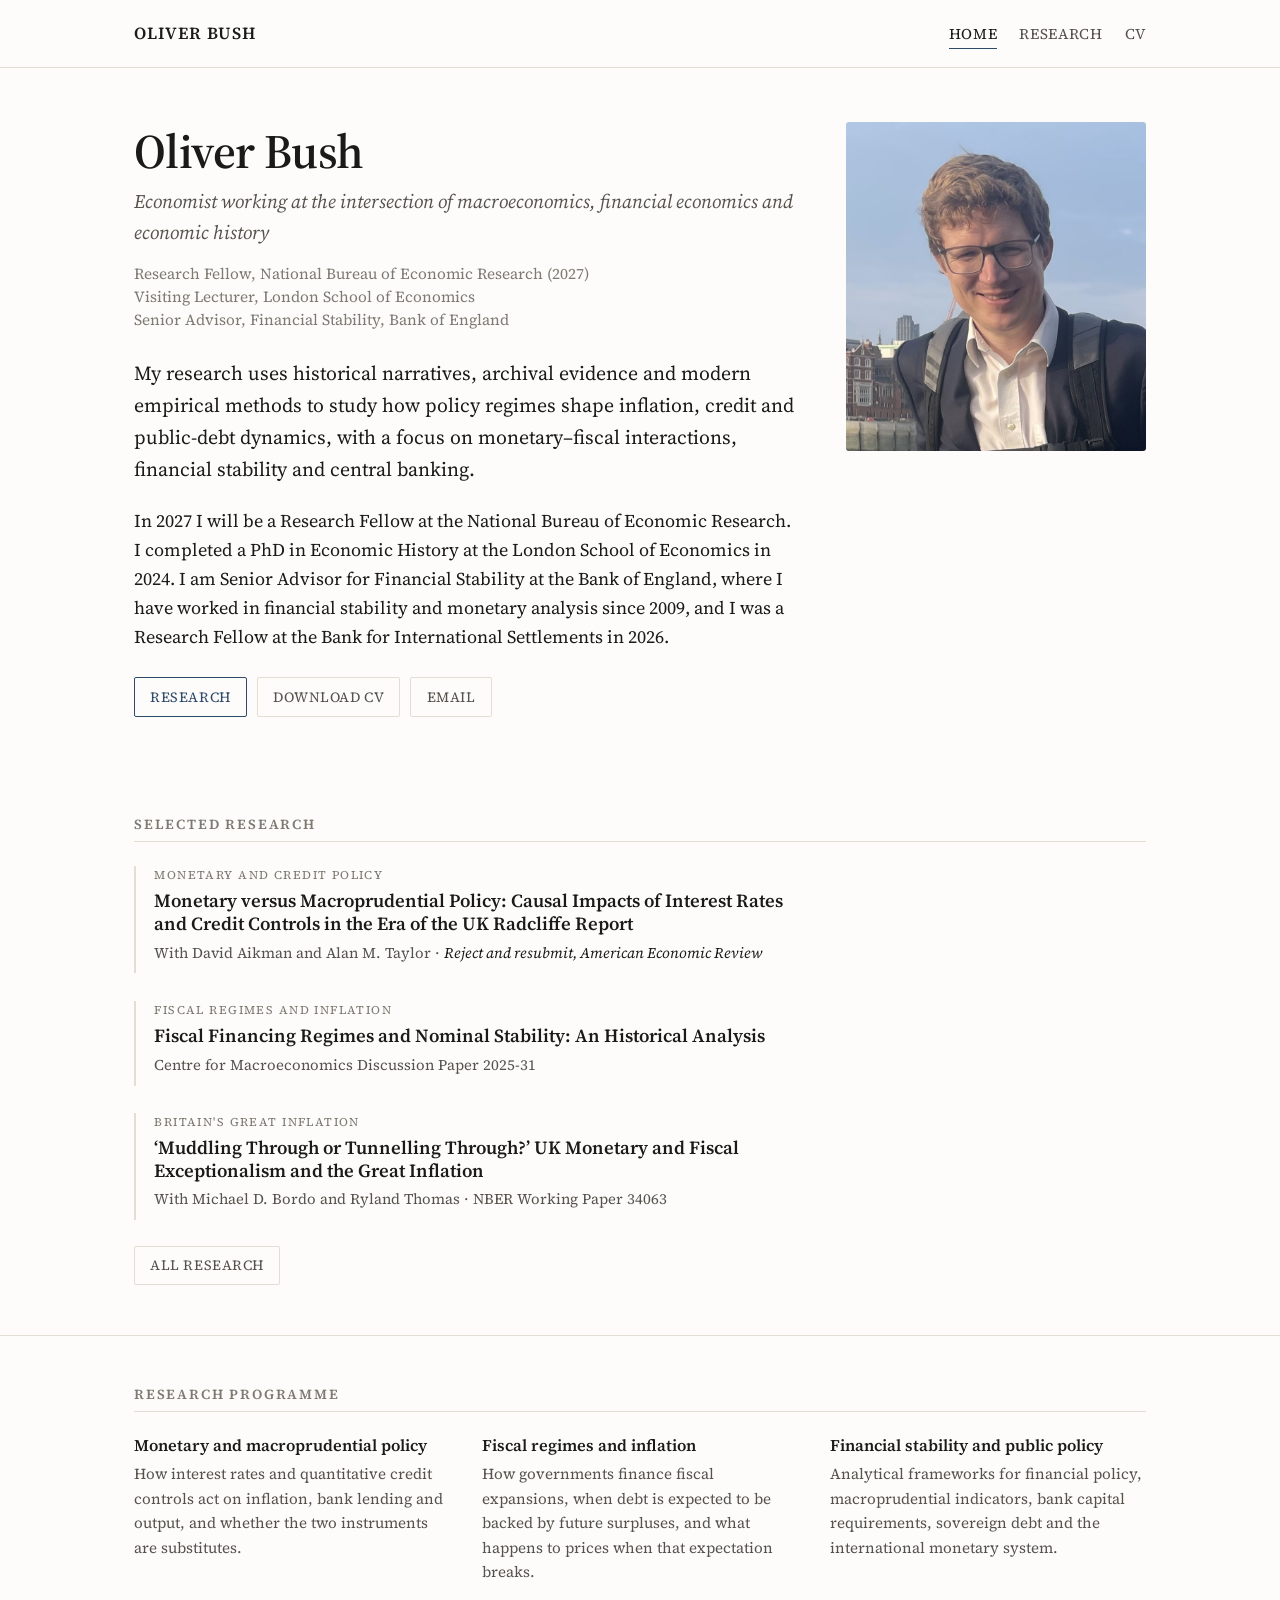
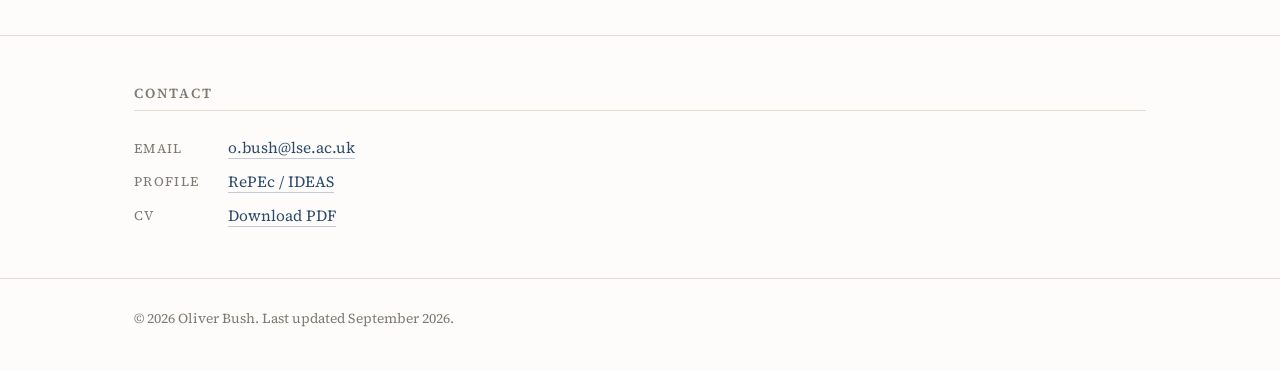
==== index.html @ bc88810c "Add files via upload" ====
<!DOCTYPE html>
<html lang="en">
<head>
<meta charset="utf-8">
<meta name="viewport" content="width=device-width, initial-scale=1">
<title>Oliver Bush | Economist</title>
<meta name="description" content="Research on monetary-fiscal interactions, inflation, financial stability and central banking, using British and comparative economic history.">
<link rel="canonical" href="https://oliver-bush.github.io/">
<meta property="og:type" content="profile">
<meta property="og:title" content="Oliver Bush | Economist">
<meta property="og:description" content="Research on monetary-fiscal interactions, inflation, financial stability and central banking, using British and comparative economic history.">
<meta property="og:url" content="https://oliver-bush.github.io/">
<meta property="og:image" content="https://oliver-bush.github.io/assets/img/oliver-bush.jpg">
<meta name="twitter:card" content="summary">
<link rel="preconnect" href="https://fonts.googleapis.com">
<link rel="preconnect" href="https://fonts.gstatic.com" crossorigin>
<link href="https://fonts.googleapis.com/css2?family=Source+Serif+4:ital,opsz,wght@0,8..60,400;0,8..60,600;1,8..60,400&display=swap" rel="stylesheet">
<link rel="stylesheet" href="assets/css/style.css">
</head>
<body>

<header class="site-head">
  <div class="wrap">
    <a class="brand" href="index.html">Oliver Bush</a>
    <nav class="main">
      <a href="index.html" aria-current="page">Home</a>
      <a href="research.html">Research</a>
      <a href="cv.html">CV</a>
    </nav>
  </div>
</header>

<main>

  <div class="wrap hero">
    <div>
      <h1 class="name">Oliver Bush</h1>
      <p class="role">Economist working at the intersection of macroeconomics,
        financial economics and economic history</p>
      <p class="affil">
        Research Fellow, National Bureau of Economic Research (2027)<br>
        Visiting Lecturer, London School of Economics<br>
        Senior Advisor, Financial Stability, Bank of England
      </p>

      <p class="lede" style="margin-top:1.6rem">
        My research uses historical narratives, archival evidence and modern
        empirical methods to study how policy regimes shape inflation, credit and
        public-debt dynamics, with a focus on monetary–fiscal interactions,
        financial stability and central banking.
      </p>

      <p>
        In 2027 I will be a Research Fellow at the National Bureau of Economic
        Research. I completed a PhD in Economic History at the London School of
        Economics in 2024. I am Senior Advisor for Financial Stability at the Bank
        of England, where I have worked in financial stability and monetary
        analysis since 2009, and I was a Research Fellow at the Bank for
        International Settlements in 2026.
      </p>

      <div class="btn-row">
        <a class="btn primary" href="research.html">Research</a>
        <a class="btn" href="files/cv-oliver-bush.pdf">Download CV</a>
        <a class="btn" href="mailto:o.bush@lse.ac.uk">Email</a>
      </div>
    </div>

    <figure class="portrait">
      <img src="assets/img/oliver-bush.jpg" width="850" height="930"
           alt="Oliver Bush, photographed on the south bank of the Thames in London.">
    </figure>
  </div>

  <section>
    <div class="wrap">
      <h2 class="section">Selected research</h2>
      <div class="selected papers">

        <article class="paper">
          <p class="kicker">Monetary and credit policy</p>
          <h3><a href="research.html#radcliffe">Monetary versus Macroprudential Policy: Causal Impacts of Interest Rates and Credit Controls in the Era of the UK Radcliffe Report</a></h3>
          <p class="meta">With David Aikman and Alan M. Taylor · <span class="status">Reject and resubmit, <em>American Economic Review</em></span></p>
        </article>

        <article class="paper">
          <p class="kicker">Fiscal regimes and inflation</p>
          <h3><a href="research.html#fiscal-financing">Fiscal Financing Regimes and Nominal Stability: An Historical Analysis</a></h3>
          <p class="meta">Centre for Macroeconomics Discussion Paper 2025-31</p>
        </article>

        <article class="paper">
          <p class="kicker">Britain's Great Inflation</p>
          <h3><a href="research.html#muddling">&lsquo;Muddling Through or Tunnelling Through?&rsquo; UK Monetary and Fiscal Exceptionalism and the Great Inflation</a></h3>
          <p class="meta">With Michael D. Bordo and Ryland Thomas · NBER Working Paper 34063</p>
        </article>

      </div>
      <div class="btn-row">
        <a class="btn" href="research.html">All research</a>
      </div>
    </div>
  </section>

  <section>
    <div class="wrap">
      <h2 class="section">Research programme</h2>
      <div class="themes">
        <div>
          <h3>Monetary and macroprudential policy</h3>
          <p>How interest rates and quantitative credit controls act on inflation, bank lending and output, and whether the two instruments are substitutes.</p>
        </div>
        <div>
          <h3>Fiscal regimes and inflation</h3>
          <p>How governments finance fiscal expansions, when debt is expected to be backed by future surpluses, and what happens to prices when that expectation breaks.</p>
        </div>
        <div>
          <h3>Financial stability and public policy</h3>
          <p>Analytical frameworks for financial policy, macroprudential indicators, bank capital requirements, sovereign debt and the international monetary system.</p>
        </div>
      </div>
    </div>
  </section>

  <section>
    <div class="wrap narrow contact">
      <h2 class="section">Contact</h2>
      <dl>
        <dt>Email</dt>
        <dd><a href="mailto:o.bush@lse.ac.uk">o.bush@lse.ac.uk</a></dd>
        <dt>Profile</dt>
        <dd><a href="https://ideas.repec.org/f/pbu393.html">RePEc / IDEAS</a></dd>
        <dt>CV</dt>
        <dd><a href="files/cv-oliver-bush.pdf">Download PDF</a></dd>
      </dl>
    </div>
  </section>

</main>

<footer class="site-foot">
  <div class="wrap">
    <p>© <span id="yr">2026</span> Oliver Bush. Last updated September 2026.</p>
  </div>
</footer>
<script>document.getElementById('yr').textContent=new Date().getFullYear();</script>

</body>
</html>
---- assets/css/style.css ----
/* Oliver Bush — academic site
   Palette and type are defined once here. */

:root {
  --bg:        #fdfcfa;
  --bg-soft:   #f5f3ee;
  --rule:      #e2ded4;
  --ink:       #1b1a18;
  --ink-soft:  #55524c;
  --ink-faint: #7d7a72;
  --accent:    #2d4a6b;
  --maxw:      1060px;
  --measure:   40rem;
}
:root {
  --accent-dk: #1c3049;
}

@media (prefers-color-scheme: dark) {
  :root {
    --bg:        #16171a;
    --bg-soft:   #1e2024;
    --rule:      #32353b;
    --ink:       #e8e6e1;
    --ink-soft:  #b3afa7;
    --ink-faint: #8a867e;
    --accent:    #9cc0e4;
    --accent-dk: #c2d8ef;
  }
}

*, *::before, *::after { box-sizing: border-box; }

html { -webkit-text-size-adjust: 100%; }

body {
  margin: 0;
  background: var(--bg);
  color: var(--ink);
  font-family: "Source Serif 4", "Iowan Old Style", Charter, Georgia, "Times New Roman", serif;
  font-size: 18px;
  line-height: 1.62;
  -webkit-font-smoothing: antialiased;
}

@media (max-width: 640px) { body { font-size: 17px; } }

a { color: var(--accent); text-decoration: none; border-bottom: 1px solid rgba(45,74,107,.28); }
a:hover { border-bottom-color: currentColor; }
@media (prefers-color-scheme: dark) { a { border-bottom-color: rgba(156,192,228,.35); } }

img { max-width: 100%; display: block; }

.wrap { max-width: var(--maxw); margin: 0 auto; padding-inline: 24px; }

/* "narrow" keeps the left edge flush with the rest of the page and only
   constrains the measure of the running text. */
.narrow > p,
.narrow > .lede,
.narrow > dl,
.narrow > .papers,
.narrow > .table-scroll,
.narrow > .page-title,
.narrow > .meta { max-width: 44rem; }

/* ---------- header ---------- */

.site-head {
  border-bottom: 1px solid var(--rule);
  background: var(--bg);
}
.site-head .wrap {
  display: flex;
  flex-wrap: wrap;
  align-items: baseline;
  justify-content: space-between;
  gap: 8px 28px;
  padding-block: 20px 18px;
}
.brand {
  font-size: 1.06rem;
  letter-spacing: .055em;
  text-transform: uppercase;
  color: var(--ink);
  border: 0;
  font-weight: 600;
}
.brand:hover { color: var(--accent); }

nav.main { display: flex; flex-wrap: wrap; gap: 22px; }
nav.main a {
  font-size: .93rem;
  letter-spacing: .045em;
  text-transform: uppercase;
  color: var(--ink-soft);
  border: 0;
  padding-bottom: 2px;
}
nav.main a:hover { color: var(--accent); }
nav.main a[aria-current="page"] {
  color: var(--ink);
  border-bottom: 1.5px solid var(--accent);
}

/* ---------- type ---------- */

h1, h2, h3 { line-height: 1.22; font-weight: 600; margin: 0; }

h1.name {
  font-size: clamp(2.1rem, 5.4vw, 3rem);
  letter-spacing: -.012em;
  margin-bottom: .28rem;
}
h1.page-title {
  font-size: clamp(1.8rem, 4.2vw, 2.3rem);
  letter-spacing: -.01em;
  margin-bottom: 1.1rem;
}
.role {
  font-size: clamp(1.06rem, 2.4vw, 1.2rem);
  color: var(--ink-soft);
  margin: 0 0 .9rem;
  font-style: italic;
}
.affil {
  font-size: .96rem;
  color: var(--ink-faint);
  margin: 0;
  line-height: 1.5;
}

h2.section {
  font-size: .87rem;
  letter-spacing: .13em;
  text-transform: uppercase;
  color: var(--ink-faint);
  font-weight: 600;
  padding-bottom: .5rem;
  border-bottom: 1px solid var(--rule);
  margin-bottom: 1.5rem;
}

.lede {
  font-size: 1.1em;
  color: var(--ink);
}

p { margin: 0 0 1.05em; }
p:last-child { margin-bottom: 0; }

/* ---------- layout blocks ---------- */

section { padding-block: 3.1rem; }
section + section { border-top: 1px solid var(--rule); }
@media (max-width: 640px) { section { padding-block: 2.4rem; } }

.hero {
  display: grid;
  grid-template-columns: minmax(0, 1fr) 300px;
  gap: 48px;
  align-items: start;
  padding-block: 3.4rem 3.1rem;
}
@media (max-width: 780px) {
  .hero { grid-template-columns: 1fr; gap: 28px; padding-block: 2.4rem; }
  .portrait { max-width: 200px; order: -1; margin: 0; }
}
.portrait { margin: 0; }
.portrait img {
  width: 100%;
  height: auto;
  border-radius: 3px;
  filter: saturate(.94);
}
.portrait figcaption {
  font-size: .78rem;
  color: var(--ink-faint);
  margin-top: .5rem;
}

/* ---------- buttons ---------- */

.btn-row { display: flex; flex-wrap: wrap; gap: 10px; margin-top: 1.6rem; }
.btn {
  display: inline-block;
  border: 1px solid var(--rule);
  border-radius: 2px;
  padding: .46rem .95rem;
  font-size: .88rem;
  letter-spacing: .04em;
  text-transform: uppercase;
  color: var(--ink-soft);
  background: transparent;
}
.btn:hover { border-color: var(--accent); color: var(--accent); background: var(--bg-soft); }
.btn.primary { border-color: var(--accent); color: var(--accent); }

/* ---------- paper entries ---------- */

.papers { display: flex; flex-direction: column; gap: 2.3rem; }
.papers.tight { gap: 1.5rem; }

.paper .kicker {
  font-size: .74rem;
  letter-spacing: .12em;
  text-transform: uppercase;
  color: var(--ink-faint);
  margin-bottom: .34rem;
}
.paper h3 {
  font-size: 1.16rem;
  margin-bottom: .3rem;
  max-width: var(--measure);
}
.paper h3 a { color: var(--ink); border: 0; }
.paper h3 a:hover { color: var(--accent); }
.paper .meta {
  font-size: .93rem;
  color: var(--ink-soft);
  margin-bottom: .55rem;
}
.paper .meta .status {
  color: var(--ink);
  font-style: italic;
}
.paper .abstract {
  max-width: var(--measure);
  font-size: .96rem;
  color: var(--ink-soft);
  margin-bottom: .6rem;
}
.paper .links {
  font-size: .89rem;
  letter-spacing: .02em;
}
.paper .links a + a::before {
  content: "·";
  color: var(--ink-faint);
  margin: 0 .5rem;
  border: 0;
  display: inline-block;
}

/* selected-research cards on the home page */
.selected { display: grid; gap: 1.7rem; }
.selected .paper {
  border-left: 2px solid var(--rule);
  padding-left: 1.15rem;
}
.selected .paper:hover { border-left-color: var(--accent); }

/* ---------- themes ---------- */

.themes { display: grid; grid-template-columns: repeat(3, 1fr); gap: 2rem; }
@media (max-width: 780px) { .themes { grid-template-columns: 1fr; gap: 1.5rem; } }
.themes h3 { font-size: 1.02rem; margin-bottom: .4rem; }
.themes p { font-size: .95rem; color: var(--ink-soft); }

/* ---------- tables ---------- */

.table-scroll { overflow-x: auto; }
table { border-collapse: collapse; width: 100%; font-size: .95rem; }
th, td { text-align: left; padding: .62rem 1rem .62rem 0; vertical-align: top; border-bottom: 1px solid var(--rule); }
th { font-weight: 600; color: var(--ink-faint); font-size: .78rem; letter-spacing: .1em; text-transform: uppercase; }
td.year, td.ch { white-space: nowrap; color: var(--ink-faint); width: 1%; padding-right: 1.6rem; }

/* ---------- contact ---------- */

.contact dl { display: grid; grid-template-columns: max-content 1fr; gap: .55rem 1.8rem; margin: 0; font-size: .97rem; }
.contact dt { color: var(--ink-faint); font-size: .82rem; letter-spacing: .1em; text-transform: uppercase; padding-top: .18em; }
.contact dd { margin: 0; }
@media (max-width: 520px) { .contact dl { grid-template-columns: 1fr; gap: .1rem 0; } .contact dd { margin-bottom: .8rem; } }

/* ---------- cv embed ---------- */

.cv-embed {
  width: 100%;
  height: min(84vh, 1000px);
  border: 1px solid var(--rule);
  border-radius: 2px;
  background: var(--bg-soft);
}
@media (max-width: 780px) { .cv-embed { display: none; } }
.cv-embed-note { display: none; font-size: .95rem; color: var(--ink-soft); }
@media (max-width: 780px) { .cv-embed-note { display: block; } }

/* ---------- footer ---------- */

.site-foot {
  border-top: 1px solid var(--rule);
  margin-top: 0;
  padding-block: 1.8rem 2.6rem;
  font-size: .86rem;
  color: var(--ink-faint);
}
.site-foot a { color: var(--ink-faint); }
.site-foot a:hover { color: var(--accent); }

ul.plain { margin: 0; padding-left: 1.15rem; }
ul.plain li { margin-bottom: .45rem; }

.note {
  font-size: .9rem;
  color: var(--ink-soft);
  background: var(--bg-soft);
  border-left: 2px solid var(--rule);
  padding: .8rem 1rem;
  margin-top: 1.6rem;
  max-width: var(--measure);
}
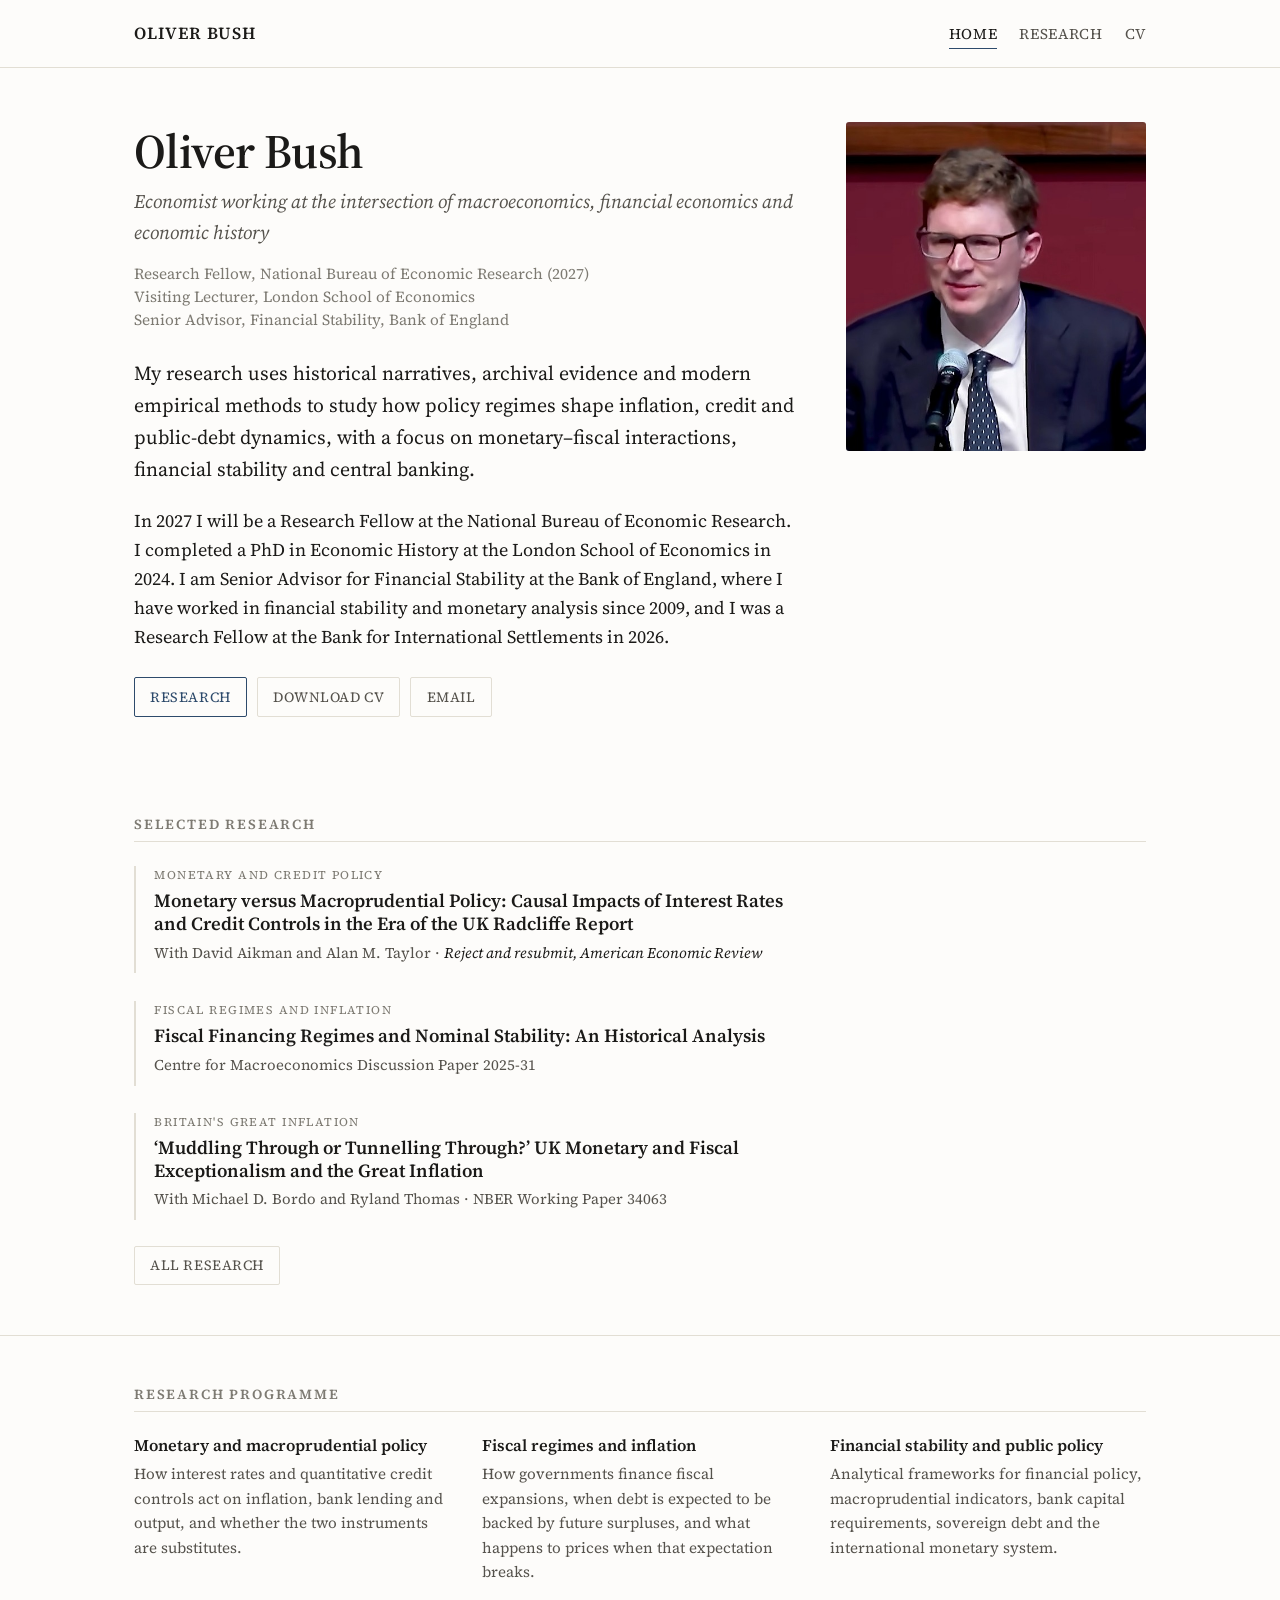
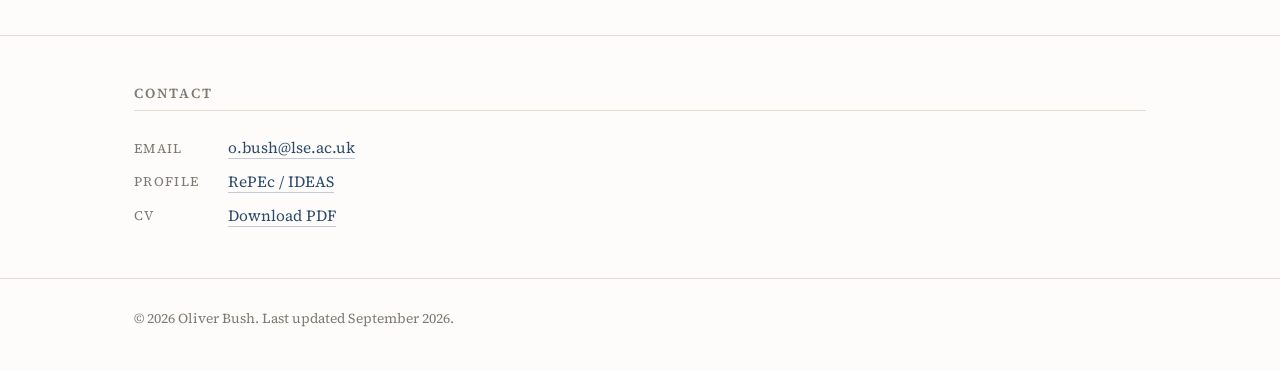
==== commit bdec8d9e: "Add files via upload" ====
--- a/index.html
+++ b/index.html
@@ -3,11 +3,11 @@
 <head>
 <meta charset="utf-8">
 <meta name="viewport" content="width=device-width, initial-scale=1">
-<title>Oliver Bush | Economist</title>
+<title>Oliver Bush</title>
 <meta name="description" content="Research on monetary-fiscal interactions, inflation, financial stability and central banking, using British and comparative economic history.">
 <link rel="canonical" href="https://oliver-bush.github.io/">
 <meta property="og:type" content="profile">
-<meta property="og:title" content="Oliver Bush | Economist">
+<meta property="og:title" content="Oliver Bush">
 <meta property="og:description" content="Research on monetary-fiscal interactions, inflation, financial stability and central banking, using British and comparative economic history.">
 <meta property="og:url" content="https://oliver-bush.github.io/">
 <meta property="og:image" content="https://oliver-bush.github.io/assets/img/oliver-bush.jpg">
@@ -67,8 +67,8 @@
     </div>
 
     <figure class="portrait">
-      <img src="assets/img/oliver-bush.jpg" width="850" height="930"
-           alt="Oliver Bush, photographed on the south bank of the Thames in London.">
+      <img src="assets/img/oliver-bush.jpg" width="535" height="585"
+           alt="Oliver Bush speaking at a Hoover Institution conference.">
     </figure>
   </div>
 
--- a/assets/css/style.css
+++ b/assets/css/style.css
@@ -283,6 +283,8 @@
 @media (max-width: 780px) { .cv-embed { display: none; } }
 .cv-embed-note { display: none; font-size: .95rem; color: var(--ink-soft); }
 @media (max-width: 780px) { .cv-embed-note { display: block; } }
+.embed-fallback { margin-top: .8rem; font-size: .88rem; color: var(--ink-faint); }
+@media (max-width: 780px) { .embed-fallback { display: none; } }
 
 /* ---------- footer ---------- */
 
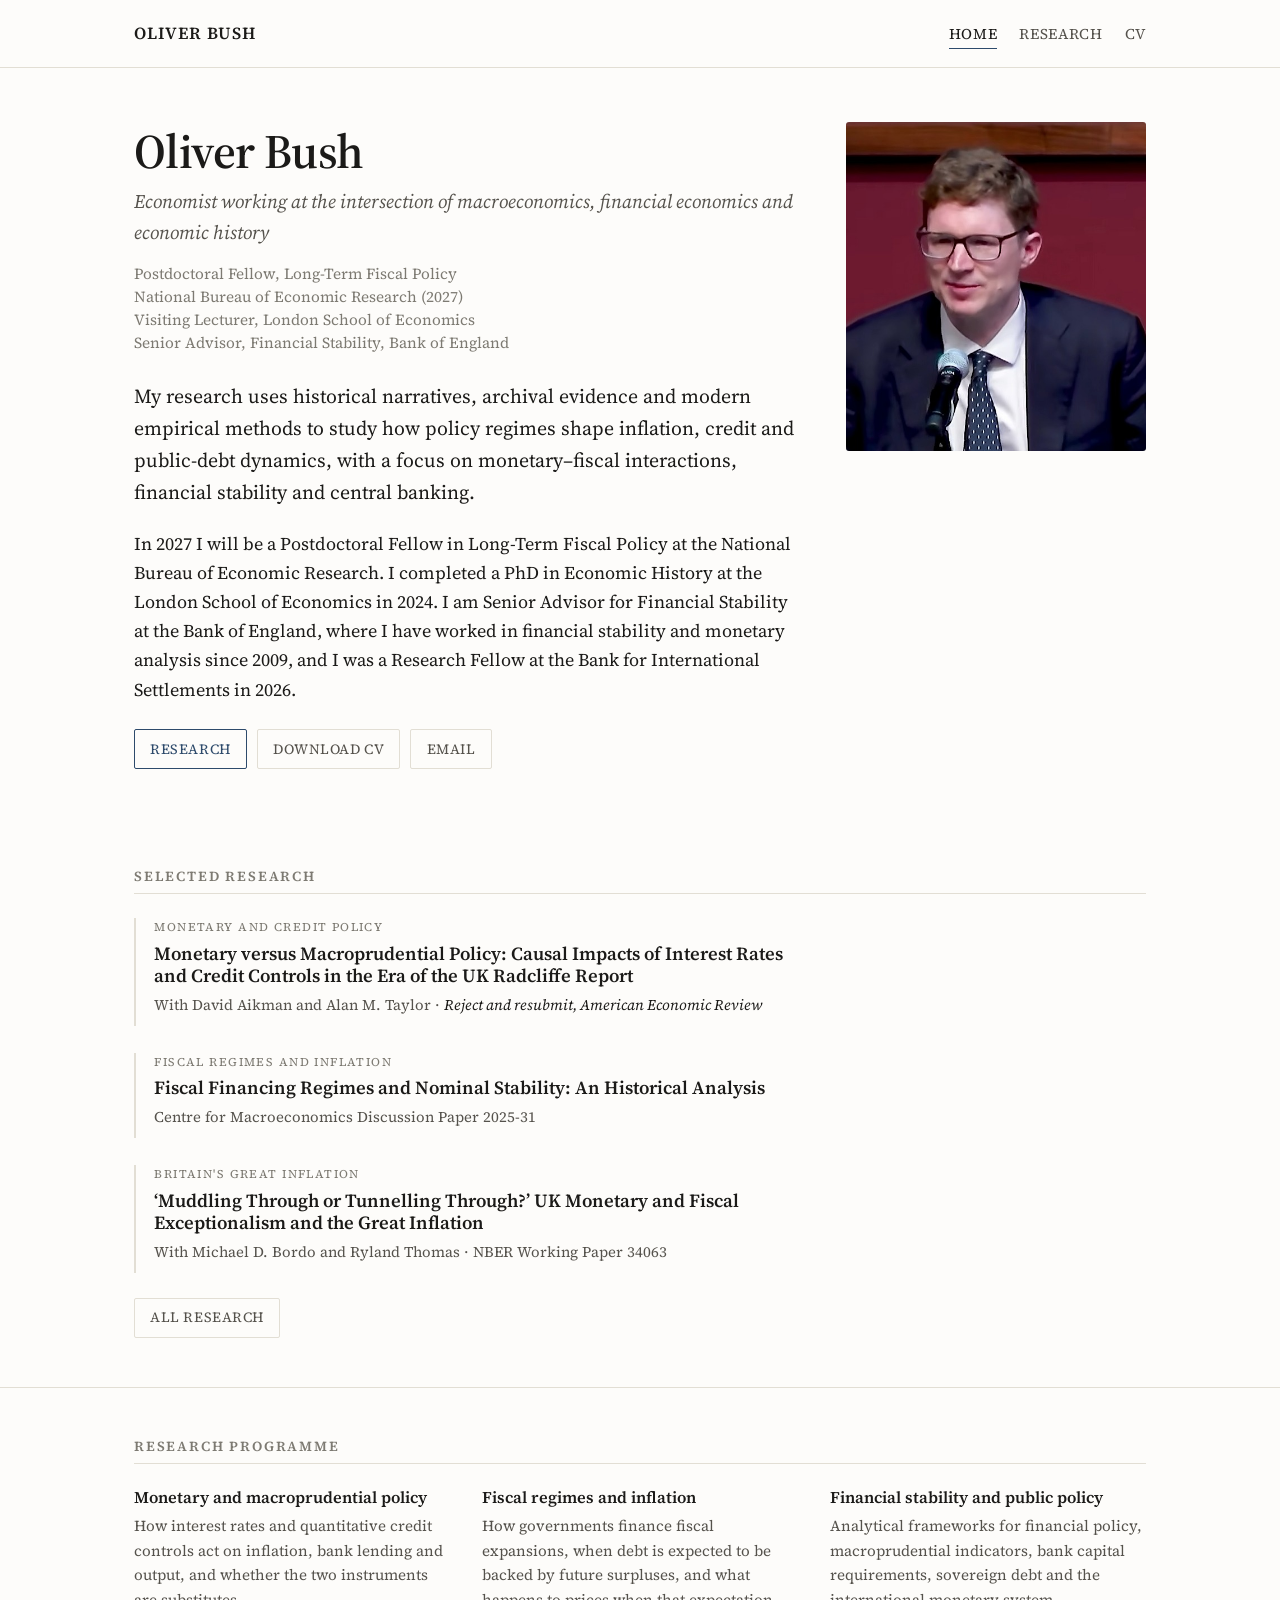
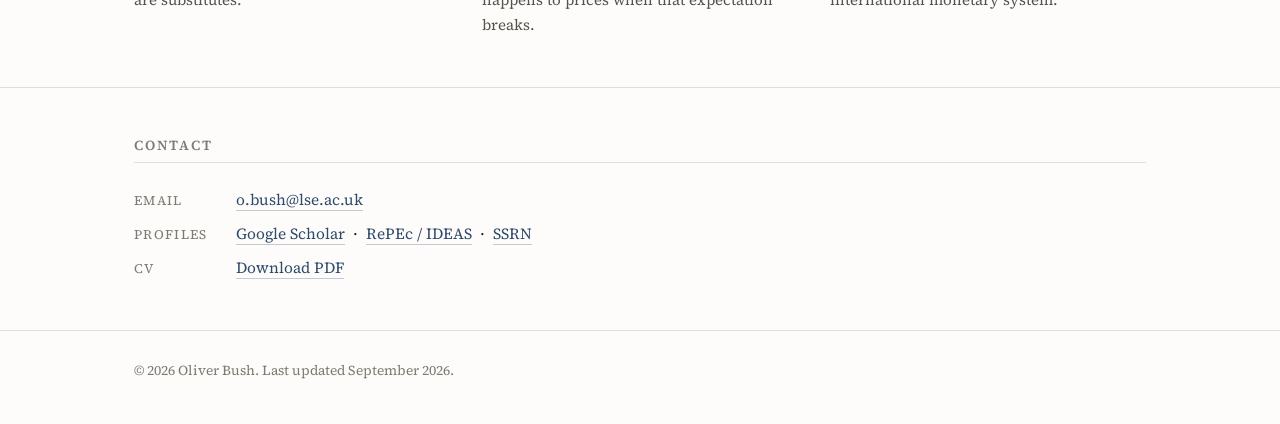
==== commit 88111eee: "Add files via upload" ====
--- a/index.html
+++ b/index.html
@@ -16,6 +16,68 @@
 <link rel="preconnect" href="https://fonts.gstatic.com" crossorigin>
 <link href="https://fonts.googleapis.com/css2?family=Source+Serif+4:ital,opsz,wght@0,8..60,400;0,8..60,600;1,8..60,400&display=swap" rel="stylesheet">
 <link rel="stylesheet" href="assets/css/style.css">
+<script type="application/ld+json">
+{
+  "@context": "https://schema.org",
+  "@type": "Person",
+  "name": "Oliver Bush",
+  "givenName": "Oliver",
+  "familyName": "Bush",
+  "url": "https://oliver-bush.github.io/",
+  "image": "https://oliver-bush.github.io/assets/img/oliver-bush.jpg",
+  "email": "mailto:o.bush@lse.ac.uk",
+  "jobTitle": "Economist",
+  "description": "Economist working at the intersection of macroeconomics, financial economics and economic history, with research on monetary-fiscal interactions, inflation, credit and financial stability.",
+  "affiliation": [
+    {
+      "@type": "Organization",
+      "name": "Bank of England",
+      "url": "https://www.bankofengland.co.uk/"
+    },
+    {
+      "@type": "CollegeOrUniversity",
+      "name": "London School of Economics and Political Science",
+      "url": "https://www.lse.ac.uk/"
+    },
+    {
+      "@type": "Organization",
+      "name": "National Bureau of Economic Research",
+      "url": "https://www.nber.org/"
+    }
+  ],
+  "alumniOf": [
+    {
+      "@type": "CollegeOrUniversity",
+      "name": "London School of Economics and Political Science"
+    },
+    {
+      "@type": "CollegeOrUniversity",
+      "name": "Birkbeck, University of London"
+    },
+    {
+      "@type": "CollegeOrUniversity",
+      "name": "University of Oxford"
+    }
+  ],
+  "knowsAbout": [
+    "Macroeconomics",
+    "Monetary economics",
+    "Financial economics",
+    "Economic history",
+    "Monetary policy",
+    "Fiscal policy",
+    "Financial stability",
+    "Inflation",
+    "Central banking"
+  ],
+  "sameAs": [
+    "https://ideas.repec.org/f/pbu393.html",
+    "https://scholar.google.com/citations?user=twcPkzMAAAAJ",
+    "https://papers.ssrn.com/sol3/cf_dev/AbsByAuth.cfm?per_id=1769771",
+    "https://www.lse.ac.uk/people/oliver-bush"
+  ]
+}
+</script>
 </head>
 <body>
 
@@ -38,7 +100,8 @@
       <p class="role">Economist working at the intersection of macroeconomics,
         financial economics and economic history</p>
       <p class="affil">
-        Research Fellow, National Bureau of Economic Research (2027)<br>
+        Postdoctoral Fellow, Long-Term Fiscal Policy<br>
+        National Bureau of Economic Research (2027)<br>
         Visiting Lecturer, London School of Economics<br>
         Senior Advisor, Financial Stability, Bank of England
       </p>
@@ -51,9 +114,9 @@
       </p>
 
       <p>
-        In 2027 I will be a Research Fellow at the National Bureau of Economic
-        Research. I completed a PhD in Economic History at the London School of
-        Economics in 2024. I am Senior Advisor for Financial Stability at the Bank
+        In 2027 I will be a Postdoctoral Fellow in Long-Term Fiscal Policy at the
+        National Bureau of Economic Research. I completed a PhD in Economic History
+        at the London School of Economics in 2024. I am Senior Advisor for Financial Stability at the Bank
         of England, where I have worked in financial stability and monetary
         analysis since 2009, and I was a Research Fellow at the Bank for
         International Settlements in 2026.
@@ -128,8 +191,12 @@
       <dl>
         <dt>Email</dt>
         <dd><a href="mailto:o.bush@lse.ac.uk">o.bush@lse.ac.uk</a></dd>
-        <dt>Profile</dt>
-        <dd><a href="https://ideas.repec.org/f/pbu393.html">RePEc / IDEAS</a></dd>
+        <dt>Profiles</dt>
+        <dd>
+          <a href="https://scholar.google.com/citations?user=twcPkzMAAAAJ">Google Scholar</a> &nbsp;·&nbsp;
+          <a href="https://ideas.repec.org/f/pbu393.html">RePEc / IDEAS</a> &nbsp;·&nbsp;
+          <a href="https://papers.ssrn.com/sol3/cf_dev/AbsByAuth.cfm?per_id=1769771">SSRN</a>
+        </dd>
         <dt>CV</dt>
         <dd><a href="files/cv-oliver-bush.pdf">Download PDF</a></dd>
       </dl>
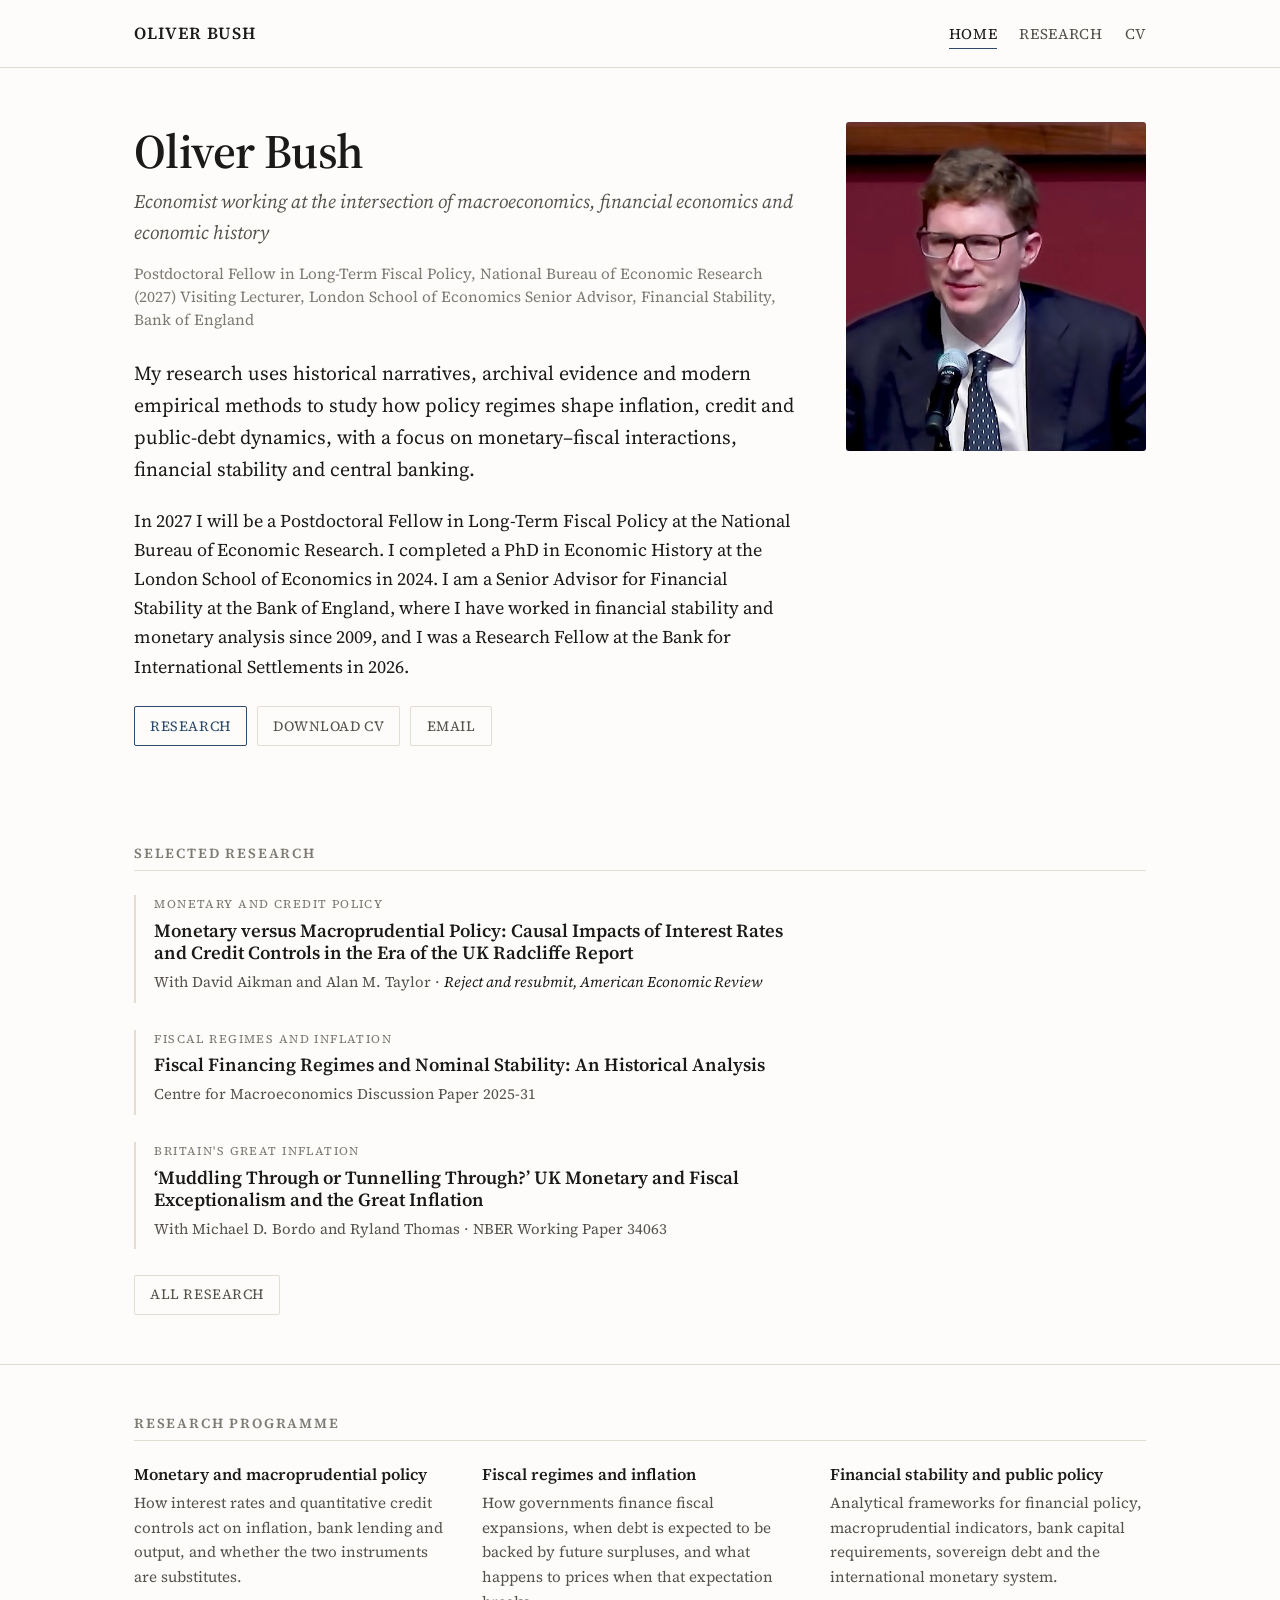
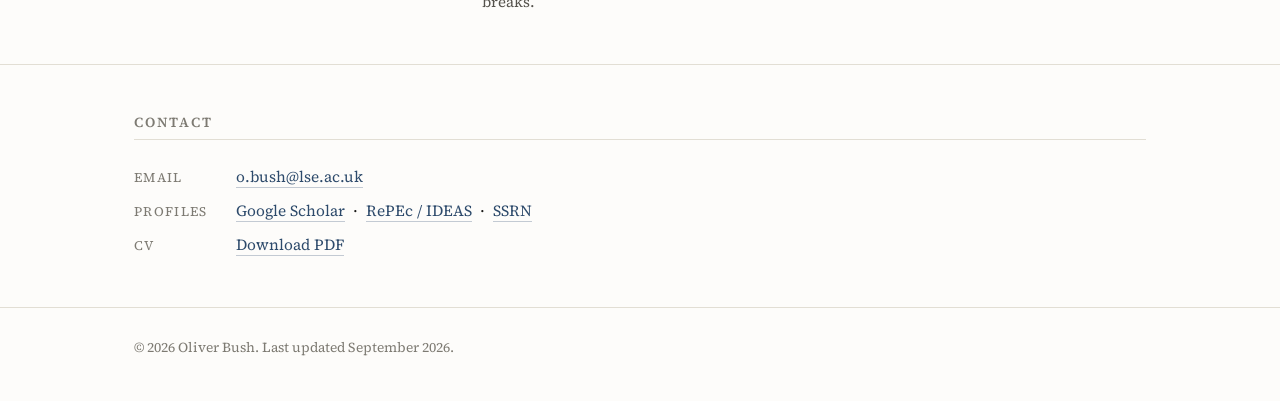
==== commit d95d18ac: "Add files via upload" ====
--- a/index.html
+++ b/index.html
@@ -100,10 +100,9 @@
       <p class="role">Economist working at the intersection of macroeconomics,
         financial economics and economic history</p>
       <p class="affil">
-        Postdoctoral Fellow, Long-Term Fiscal Policy<br>
-        National Bureau of Economic Research (2027)<br>
-        Visiting Lecturer, London School of Economics<br>
-        Senior Advisor, Financial Stability, Bank of England
+        <span>Postdoctoral Fellow in Long-Term Fiscal Policy, National Bureau of Economic Research (2027)</span>
+        <span>Visiting Lecturer, London School of Economics</span>
+        <span>Senior Advisor, Financial Stability, Bank of England</span>
       </p>
 
       <p class="lede" style="margin-top:1.6rem">
@@ -116,7 +115,7 @@
       <p>
         In 2027 I will be a Postdoctoral Fellow in Long-Term Fiscal Policy at the
         National Bureau of Economic Research. I completed a PhD in Economic History
-        at the London School of Economics in 2024. I am Senior Advisor for Financial Stability at the Bank
+        at the London School of Economics in 2024. I am a Senior Advisor for Financial Stability at the Bank
         of England, where I have worked in financial stability and monetary
         analysis since 2009, and I was a Research Fellow at the Bank for
         International Settlements in 2026.
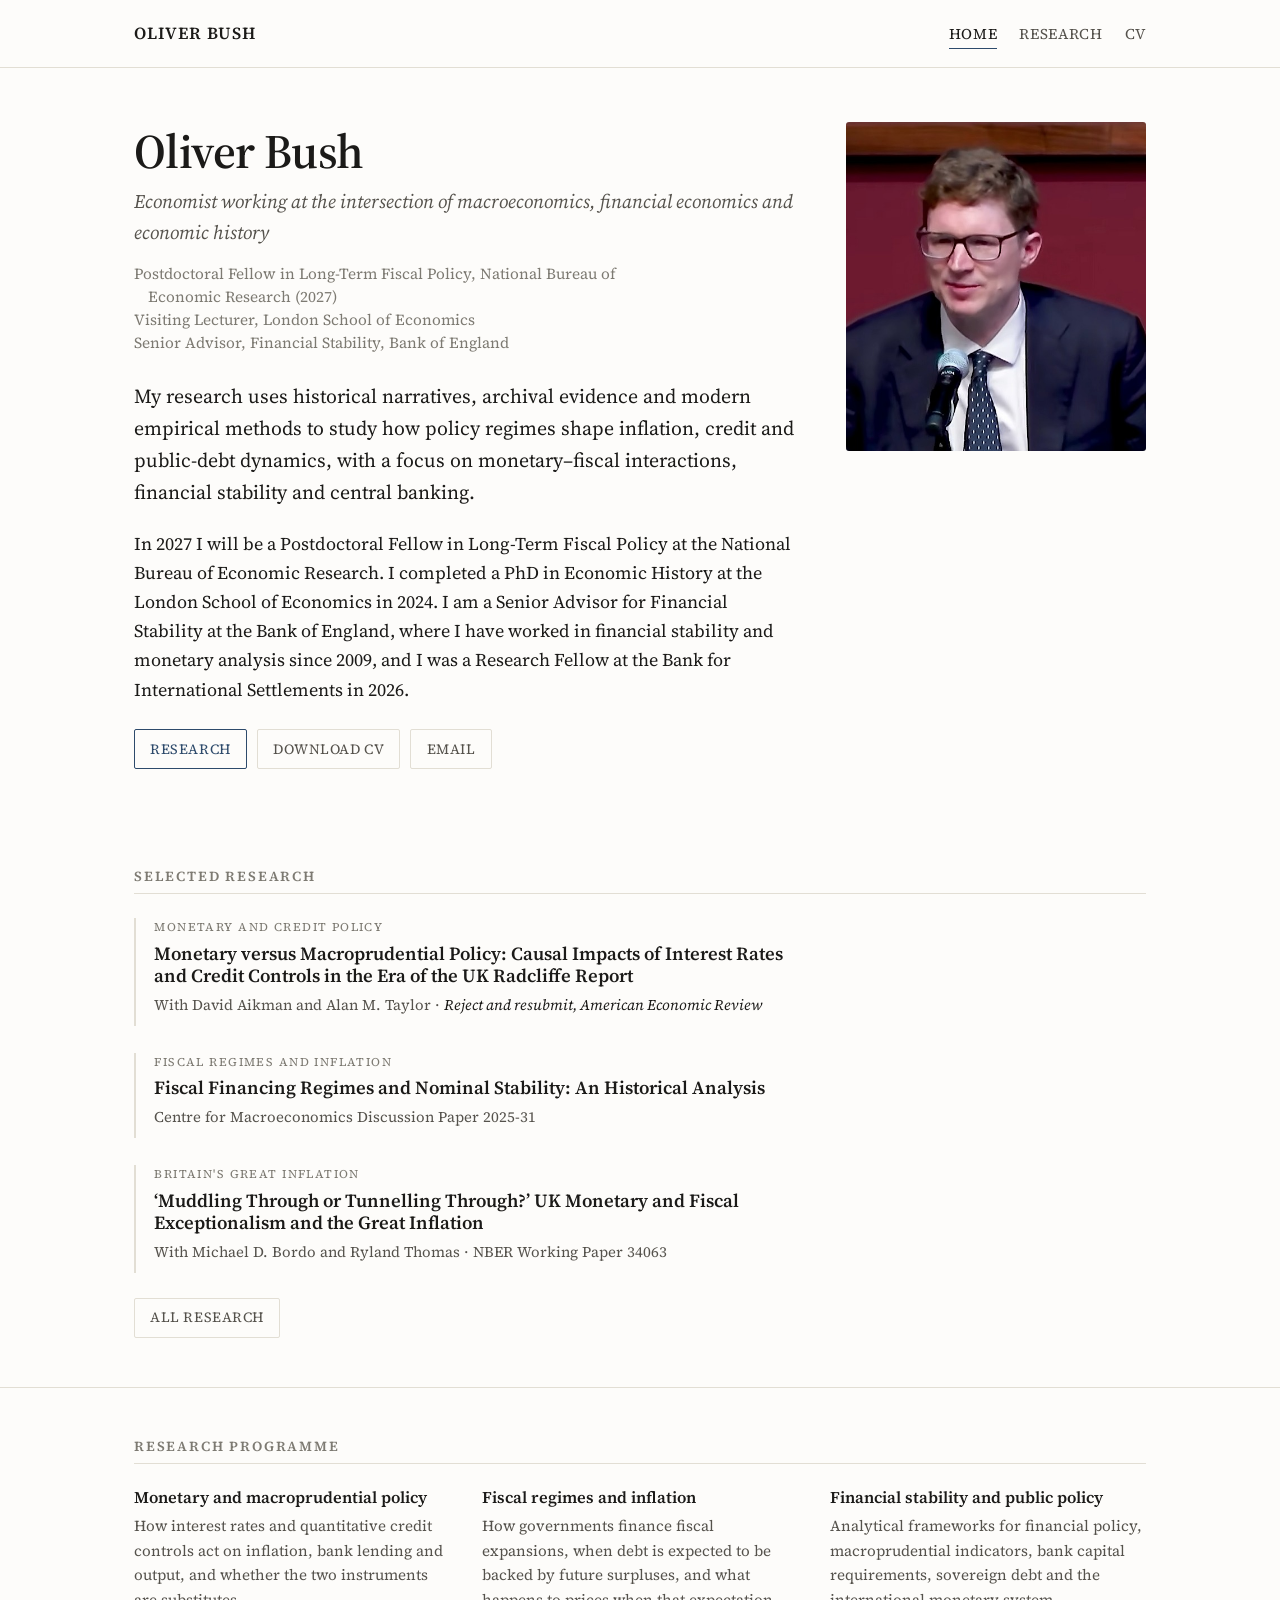
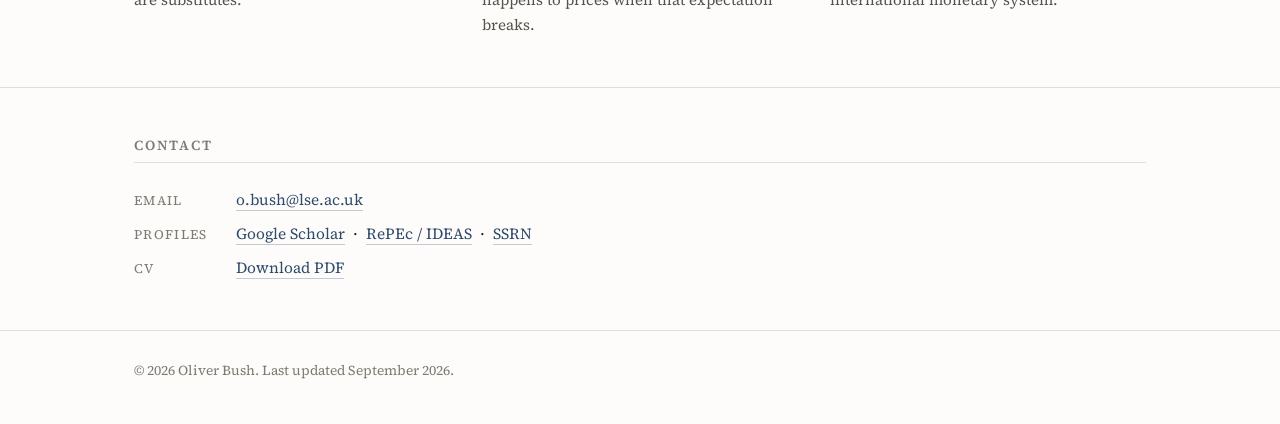
==== commit 6cbda25b: "Add files via upload" ====
--- a/index.html
+++ b/index.html
@@ -123,7 +123,7 @@
 
       <div class="btn-row">
         <a class="btn primary" href="research.html">Research</a>
-        <a class="btn" href="files/cv-oliver-bush.pdf">Download CV</a>
+        <a class="btn" href="files/cv-oliver-bush.pdf?v=2026-11">Download CV</a>
         <a class="btn" href="mailto:o.bush@lse.ac.uk">Email</a>
       </div>
     </div>
@@ -197,7 +197,7 @@
           <a href="https://papers.ssrn.com/sol3/cf_dev/AbsByAuth.cfm?per_id=1769771">SSRN</a>
         </dd>
         <dt>CV</dt>
-        <dd><a href="files/cv-oliver-bush.pdf">Download PDF</a></dd>
+        <dd><a href="files/cv-oliver-bush.pdf?v=2026-11">Download PDF</a></dd>
       </dl>
     </div>
   </section>
--- a/assets/css/style.css
+++ b/assets/css/style.css
@@ -128,6 +128,14 @@
   margin: 0;
   line-height: 1.5;
 }
+/* each role is one block; a role that wraps gets a hanging indent so its
+   continuation reads as part of the same entry, not a separate affiliation */
+.affil span {
+  display: block;
+  text-indent: -0.9em;
+  padding-left: 0.9em;
+  max-width: 34rem;
+}
 
 h2.section {
   font-size: .87rem;
